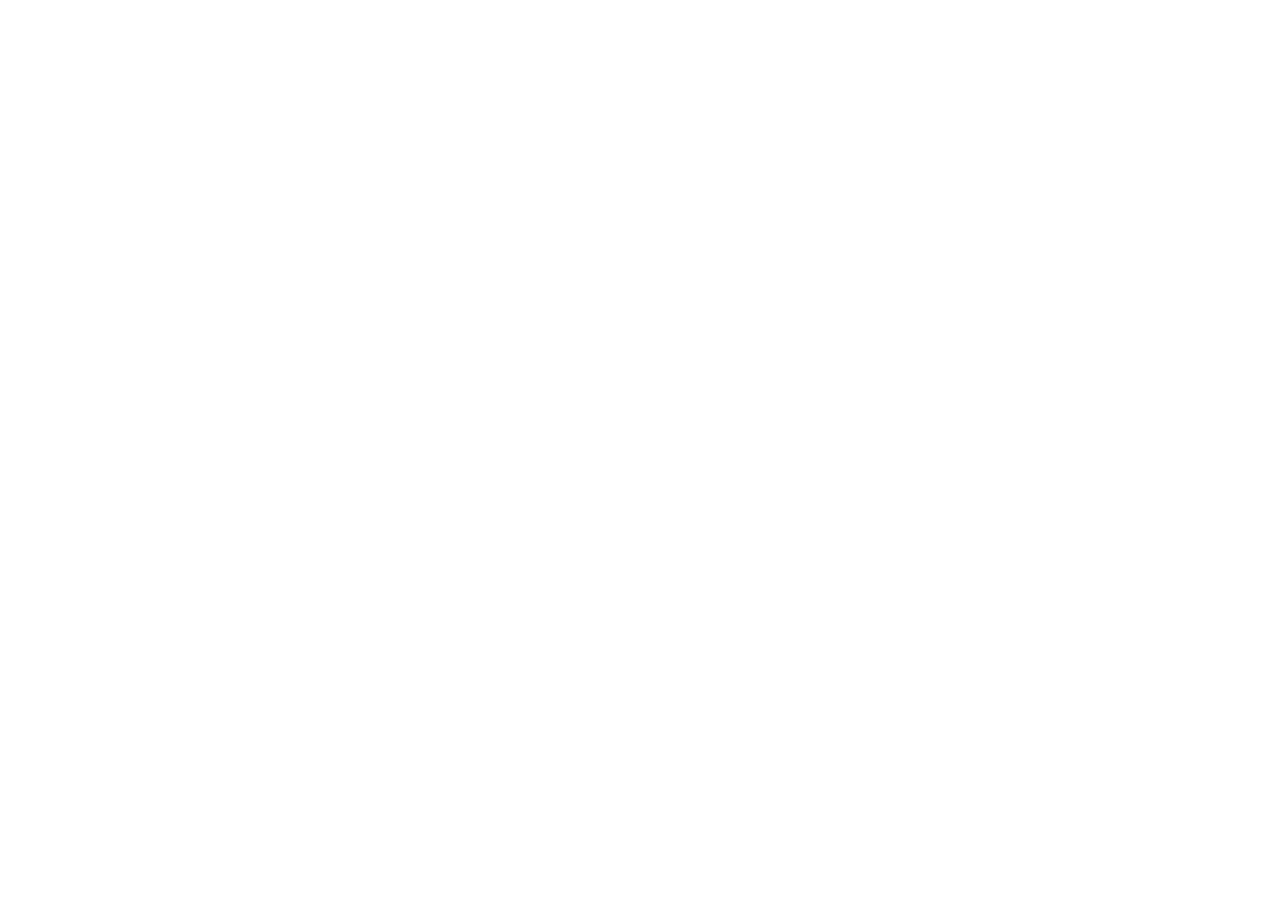
==== index.html @ 0033facc "Actualización menu.html Se creo el contenido del menu.html con las opciones de juego a seleccionar." ====
<!DOCTYPE html>
<html lang="en">
<head>
    <meta charset="UTF-8">
    <meta name="viewport" content="width=device-width, initial-scale=1.0">
    <title>foodSigns</title>
</head>
<body>
    <main>
        
    </main>
</body>
</html>
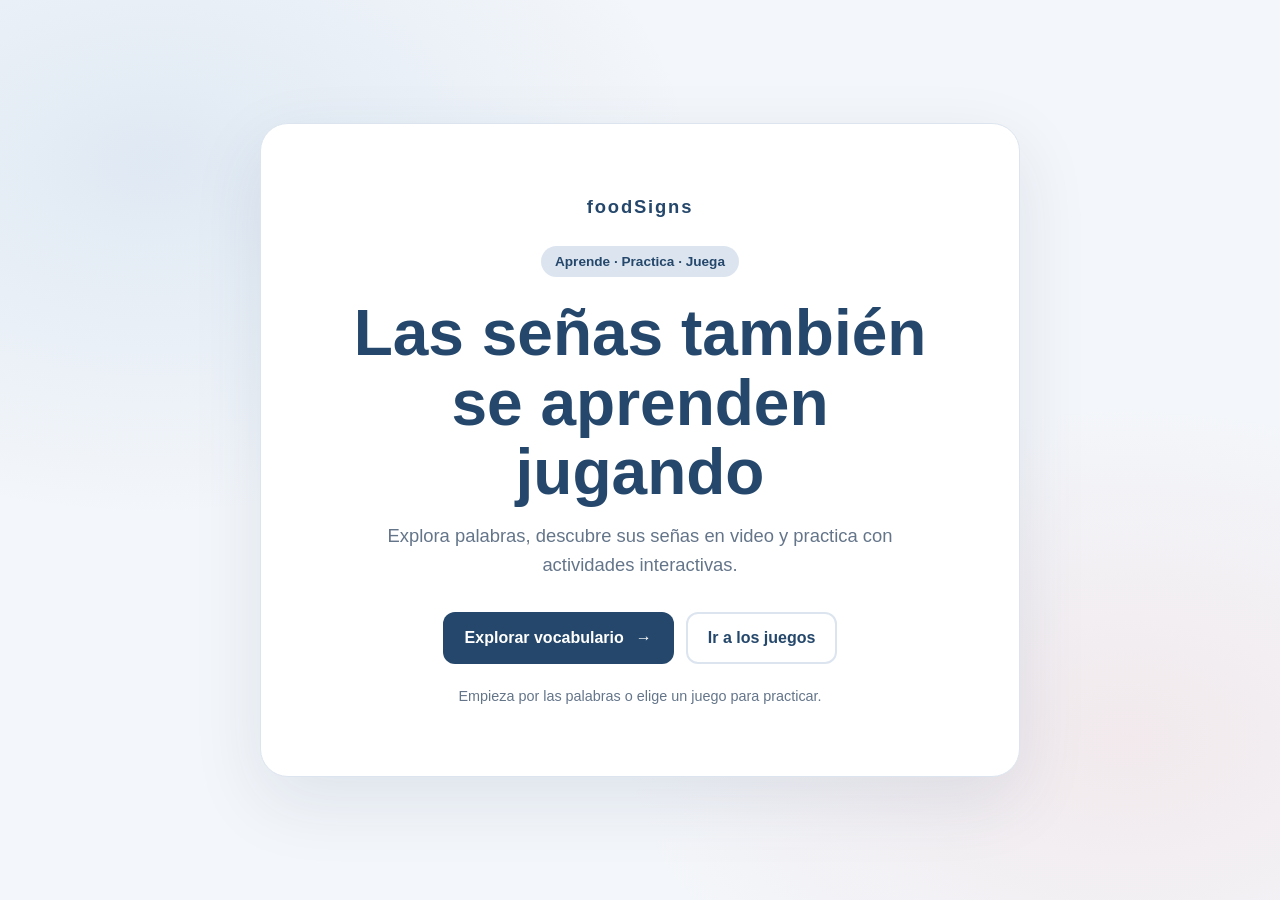
==== commit 973e5bbc: "Index.html Se creo la pagina de inicio" ====
--- a/index.html
+++ b/index.html
@@ -1,13 +1,32 @@
 <!DOCTYPE html>
-<html lang="en">
+<html lang="es">
 <head>
     <meta charset="UTF-8">
     <meta name="viewport" content="width=device-width, initial-scale=1.0">
-    <title>foodSigns</title>
+    <meta name="theme-color" content="#F3F6FA">
+    <title>foodSigns | Aprende señas jugando</title>
+    <link rel="stylesheet" href="assets/css/styleInicio.css">
 </head>
 <body>
-    <main>
-        
+    <main class="home">
+        <section class="welcome" aria-labelledby="welcome-title">
+            <p class="welcome__brand">foodSigns</p>
+            <span class="welcome__badge">Aprende · Practica · Juega</span>
+            <h1 id="welcome-title">Las señas también se aprenden jugando</h1>
+            <p class="welcome__description">
+                Explora palabras, descubre sus señas en video y practica con actividades interactivas.
+            </p>
+            <nav class="welcome__actions" aria-label="Explorar foodSigns">
+                <a class="welcome__button welcome__button--primary" href="pages/vocabulario.html">
+                    Explorar vocabulario
+                    <span aria-hidden="true">→</span>
+                </a>
+                <a class="welcome__button welcome__button--secondary" href="pages/menu.html">
+                    Ir a los juegos
+                </a>
+            </nav>
+            <p class="welcome__hint">Empieza por las palabras o elige un juego para practicar.</p>
+        </section>
     </main>
 </body>
-</html>+</html>
--- a/assets/css/styleInicio.css
+++ b/assets/css/styleInicio.css
@@ -0,0 +1,160 @@
+:root {
+    --color-background: #F3F6FA;
+    --color-card: #FFFFFF;
+    --color-primary: #24476B;
+    --color-secondary: #3478B9;
+    --color-accent: #E56B66;
+    --color-soft: #DCE5EF;
+    --color-text: #34445A;
+    --color-muted: #64758A;
+}
+
+* {
+    box-sizing: border-box;
+}
+
+body {
+    min-height: 100vh;
+    margin: 0;
+    background:
+        radial-gradient(ellipse at 12% 18%, rgb(52 120 185 / 10%), transparent 34%),
+        radial-gradient(ellipse at 88% 82%, rgb(229 107 102 / 9%), transparent 32%),
+        var(--color-background);
+    color: var(--color-text);
+    font-family: Arial, sans-serif;
+}
+
+.home {
+    display: grid;
+    min-height: 100vh;
+    place-items: center;
+    padding: 32px 20px;
+}
+
+.welcome {
+    width: min(100%, 760px);
+    padding: clamp(32px, 7vw, 72px);
+    border: 1px solid var(--color-soft);
+    border-radius: 28px;
+    background: var(--color-card);
+    box-shadow: 0 24px 70px rgb(36 71 107 / 10%);
+    text-align: center;
+}
+
+.welcome__brand {
+    margin: 0 0 28px;
+    color: var(--color-primary);
+    font-size: 1.15rem;
+    font-weight: 800;
+    letter-spacing: 0.1em;
+}
+
+.welcome__badge {
+    display: inline-block;
+    padding: 8px 14px;
+    border-radius: 999px;
+    background: var(--color-soft);
+    color: var(--color-primary);
+    font-size: 0.85rem;
+    font-weight: 700;
+}
+
+.welcome h1 {
+    max-width: 620px;
+    margin: 22px auto 14px;
+    color: var(--color-primary);
+    font-size: clamp(2.2rem, 6vw, 4rem);
+    line-height: 1.08;
+}
+
+.welcome__description {
+    max-width: 520px;
+    margin: 0 auto;
+    color: var(--color-muted);
+    font-size: clamp(1rem, 2.5vw, 1.15rem);
+    line-height: 1.6;
+}
+
+.welcome__actions {
+    display: flex;
+    justify-content: center;
+    flex-wrap: wrap;
+    gap: 12px;
+    margin-top: 32px;
+}
+
+.welcome__button {
+    display: inline-flex;
+    min-height: 52px;
+    align-items: center;
+    justify-content: center;
+    gap: 12px;
+    padding: 12px 20px;
+    border: 2px solid transparent;
+    border-radius: 12px;
+    font-weight: 700;
+    text-decoration: none;
+    transition: background-color 160ms ease, border-color 160ms ease, transform 160ms ease;
+}
+
+.welcome__button:hover {
+    transform: translateY(-2px);
+}
+
+.welcome__button:focus-visible {
+    outline: 3px solid var(--color-accent);
+    outline-offset: 3px;
+}
+
+.welcome__button--primary {
+    background: var(--color-primary);
+    color: var(--color-card);
+}
+
+.welcome__button--primary:hover {
+    background: var(--color-secondary);
+}
+
+.welcome__button--secondary {
+    border-color: var(--color-soft);
+    background: var(--color-card);
+    color: var(--color-primary);
+}
+
+.welcome__button--secondary:hover {
+    border-color: var(--color-secondary);
+    background: var(--color-background);
+}
+
+.welcome__hint {
+    margin: 24px 0 0;
+    color: var(--color-muted);
+    font-size: 0.9rem;
+}
+
+@media (max-width: 480px) {
+    .home {
+        padding: 20px 16px;
+    }
+
+    .welcome {
+        border-radius: 20px;
+    }
+
+    .welcome__actions {
+        flex-direction: column;
+    }
+
+    .welcome__button {
+        width: 100%;
+    }
+}
+
+@media (prefers-reduced-motion: reduce) {
+    *,
+    *::before,
+    *::after {
+        scroll-behavior: auto !important;
+        transition-duration: 0.01ms !important;
+    }
+}
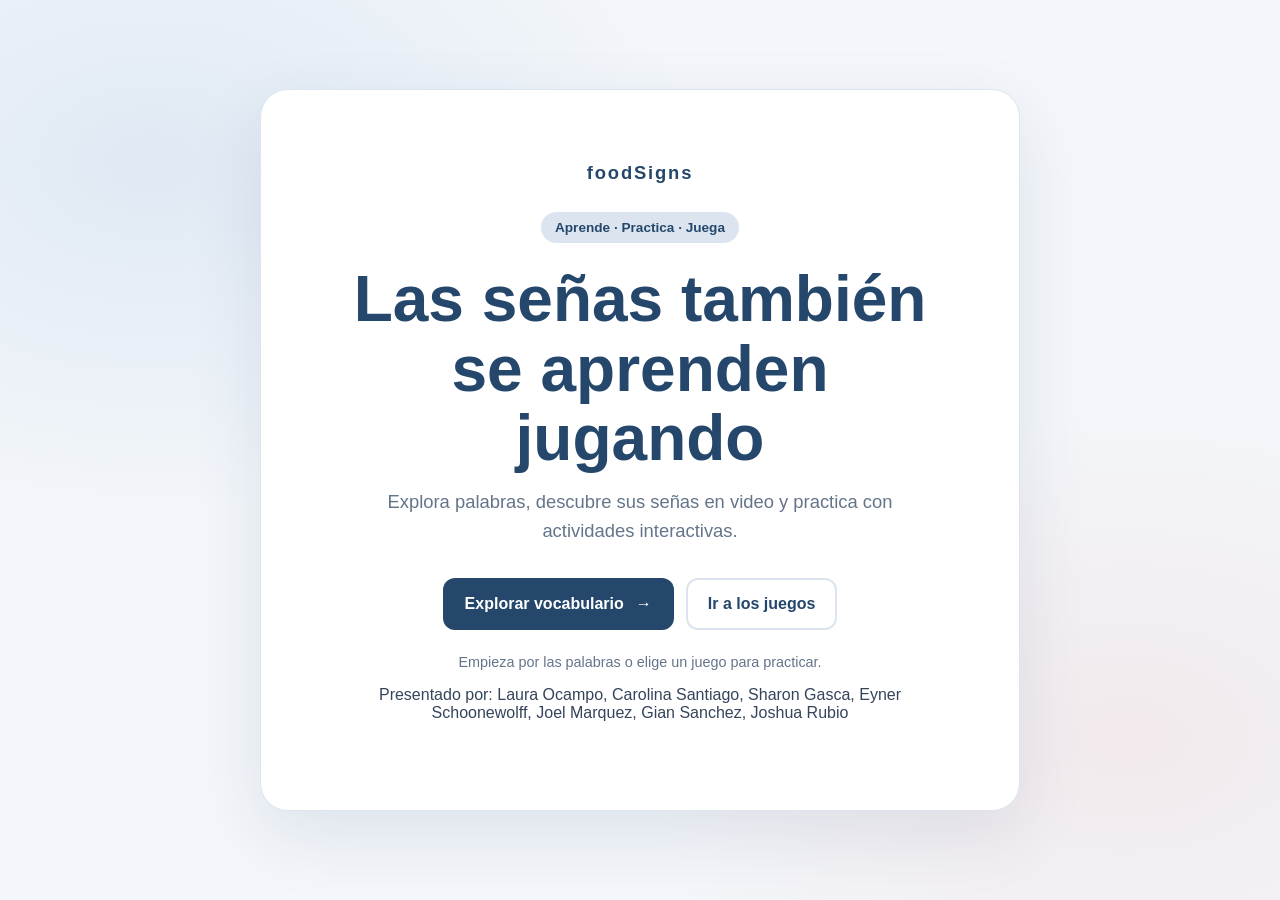
==== commit 5b1a7a3b: "Actualización Se añadieron los videos de las señas, imágenes correspondientes y actualización de los" ====
--- a/index.html
+++ b/index.html
@@ -26,6 +26,7 @@
                 </a>
             </nav>
             <p class="welcome__hint">Empieza por las palabras o elige un juego para practicar.</p>
+            <p class="welcome__note"> Presentado por: Laura Ocampo, Carolina Santiago, Sharon Gasca, Eyner Schoonewolff, Joel Marquez, Gian Sanchez, Joshua Rubio</p>
         </section>
     </main>
 </body>
